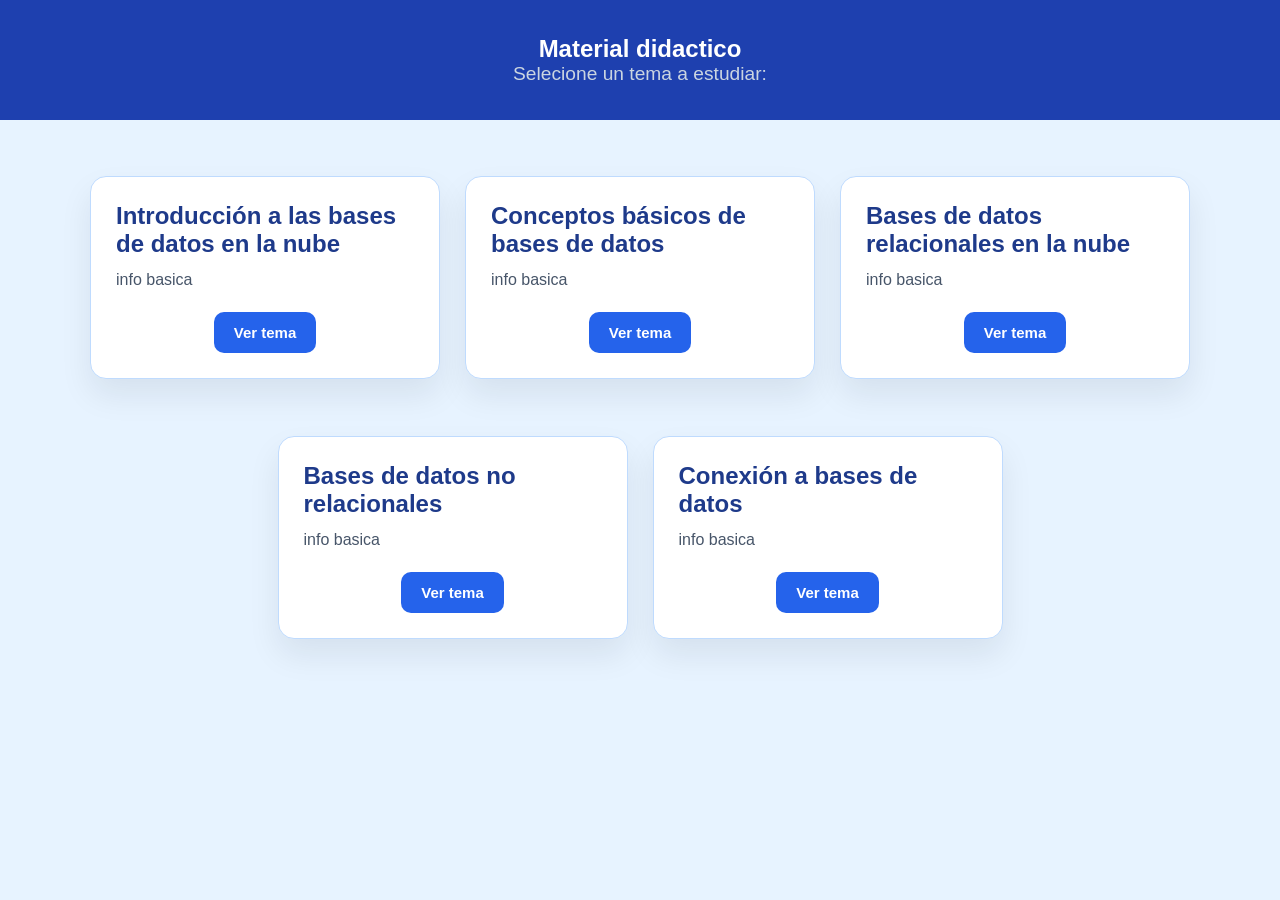
==== index.html @ 7fe56b1f "avance" ====
<!DOCTYPE html>
<html lang="es">
<head>
    <meta charset="UTF-8">
    <meta name="viewport" content="width=device-width, initial-scale=1.0">
    <title>Material Didactico</title>
    <link rel="stylesheet" href="style_index.css">
</head>
<body>
    <header>
        <h2>Material didactico</h2>
        <p>Selecione un tema a estudiar:</p>
    </header>
    
    <main>
        <div class="container">
            <div class="card">
                <h2>Introducción a las bases de datos en la nube</h2>
                <p>info basica</p>
                <button onclick="window.location.href='introduccion.html'">Ver tema</button>
            </div>
            <div class="card">
                <h2>Conceptos básicos de bases de datos</h2>
                <p>info basica</p>
                <button onclick="window.location.href='conceptos_basicos.html'">Ver tema</button>
            </div>
            <div class="card">
                <h2>Bases de datos relacionales en la nube</h2>
                <p>info basica</p>
                <button onclick="window.location.href='relacionales.html'">Ver tema</button>
            </div>

            <div class="card">
                <h2>Bases de datos no relacionales</h2>
                <p>info basica</p>
                <button onclick="window.location.href='no_relacionales.html'">Ver tema</button>
            </div>

            <div class="card">
                <h2>Conexión a bases de datos</h2>
                <p>info basica</p>
                <button onclick="window.location.href='conexion.html'">Ver tema</button>
            </div>
        </div>
    </main>
</body>
</html>
---- style_index.css ----
*{
    margin: 0;
    padding: 0;
    box-sizing: border-box;
}
body {
    font-family: 'Franklin Gothic Medium', 'Arial Narrow', Arial, sans-serif;
    background-color: #e7f3ff;
    color: #102a43;
}

header {
    background-color: #1e40af;
    color: white;
    display: flex;
    flex-direction: column;
    justify-content: center;
    height: 120px;
    align-items: center;
}

header h1 {
    font-size: 2.5rem;
    margin-bottom: 8px;
}

header p {
    font-size: 1.2rem;
    color: #cbd5e1;
}

.container {
    max-width: 1200px;
    margin: 40px auto;
    padding: 0 20px;
    display: flex;
    flex-wrap: wrap;
    gap: 25px;
    justify-content: center;
}

.card {
    background-color: white;
    width: 350px;
    color: #102a43;
    border: 1px solid #bfdbfe;
    border-radius: 16px;
    box-shadow: 0 16px 32px rgba(15, 23, 42, 0.08);
    padding: 25px;
    margin: 16px 0;

    display: flex;
    flex-direction: column;
}

.card:hover {
    transform: translateY(-5px);
    box-shadow: 0 24px 48px rgba(15, 23, 42, 0.12);
}

.card h2 {
    margin-bottom: 10px;
    color: #1e3a8a;
}

.card p {
    margin-bottom: 20px;
    color: #475569;
    line-height: 1.5;
}

button {
    margin-top: auto;
    align-self: center;
    background-color: #2563eb;
    color: white;
    border: none;
    padding: 12px 20px;
    border-radius: 10px;
    font-size: 15px;
    font-weight: bold;
    cursor: pointer;
    transition: background-color 0.2s ease, transform 0.2s ease;
}

.card button:hover{
    background-color: #1d4ed8;
    box-shadow: 0 4px 10px rgba(37, 99, 235, 0.3);
    transform: translateY(-4px);
}
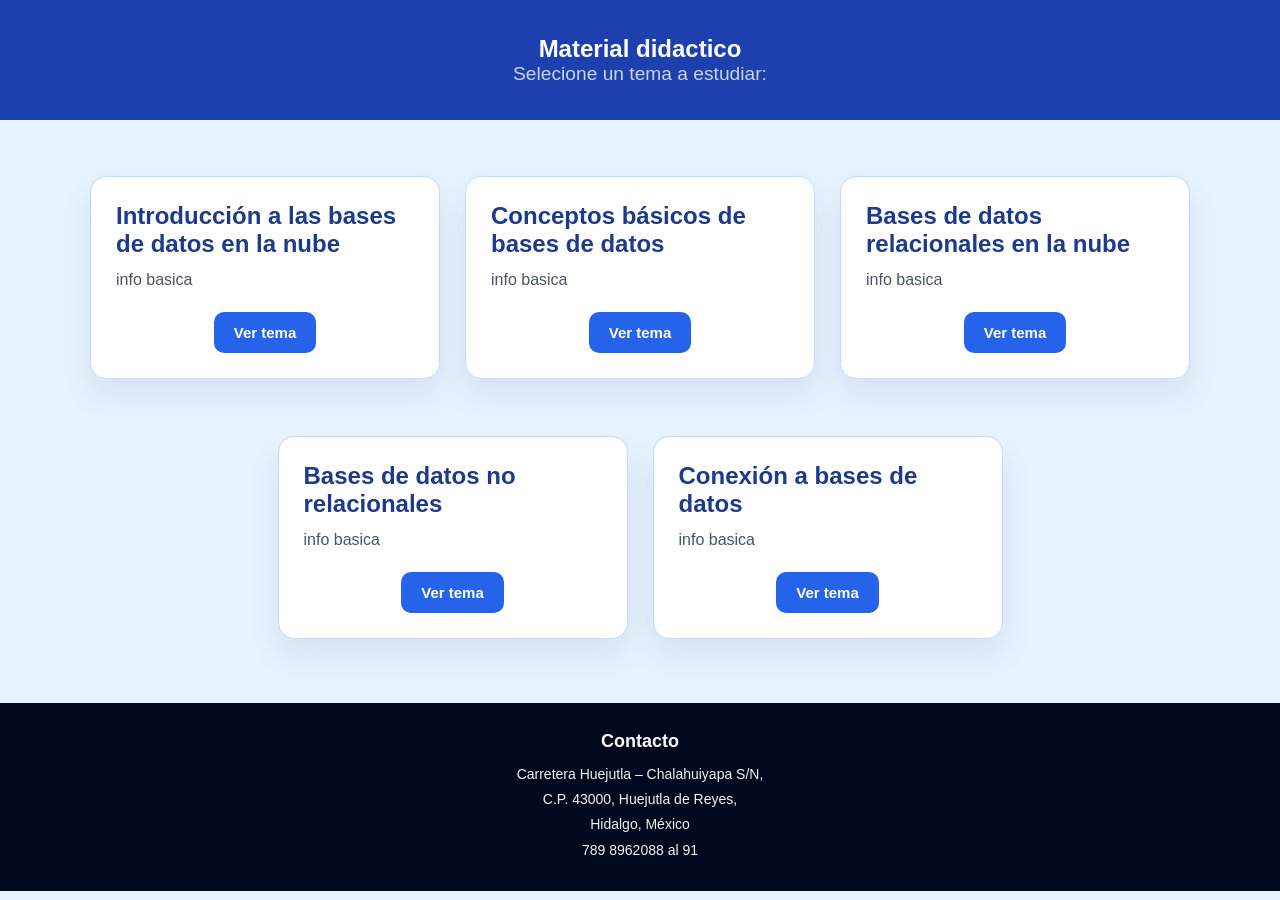
==== commit bc6ff787: "cambioss" ====
--- a/index.html
+++ b/index.html
@@ -22,7 +22,7 @@
             <div class="card">
                 <h2>Conceptos básicos de bases de datos</h2>
                 <p>info basica</p>
-                <button onclick="window.location.href='conceptos_basicos.html'">Ver tema</button>
+                <button onclick="window.location.href='conceptos.html'">Ver tema</button>
             </div>
             <div class="card">
                 <h2>Bases de datos relacionales en la nube</h2>
@@ -43,5 +43,12 @@
             </div>
         </div>
     </main>
+    <footer>
+      <h3>Contacto</h3>
+      <p>Carretera Huejutla – Chalahuiyapa S/N,</p>
+      <p>C.P. 43000, Huejutla de Reyes,</p>
+      <p>Hidalgo, México</p>
+      <p>789 8962088 al 91</p>
+    </footer>
 </body>
 </html>
--- a/style_index.css
+++ b/style_index.css
@@ -88,3 +88,22 @@
     box-shadow: 0 4px 10px rgba(37, 99, 235, 0.3);
     transform: translateY(-4px);
 }
+footer {
+  background: #01091e;
+  color: rgb(255, 255, 255);
+  text-align: center;
+  padding: 28px 20px;
+  margin-top: 48px;
+}
+
+footer h3 {
+  font-size: 18px;
+  font-weight: 700;
+  margin-bottom: 10px;
+}
+
+footer p {
+  font-size: 14px;
+  line-height: 1.8;
+  opacity: 0.95;
+}
